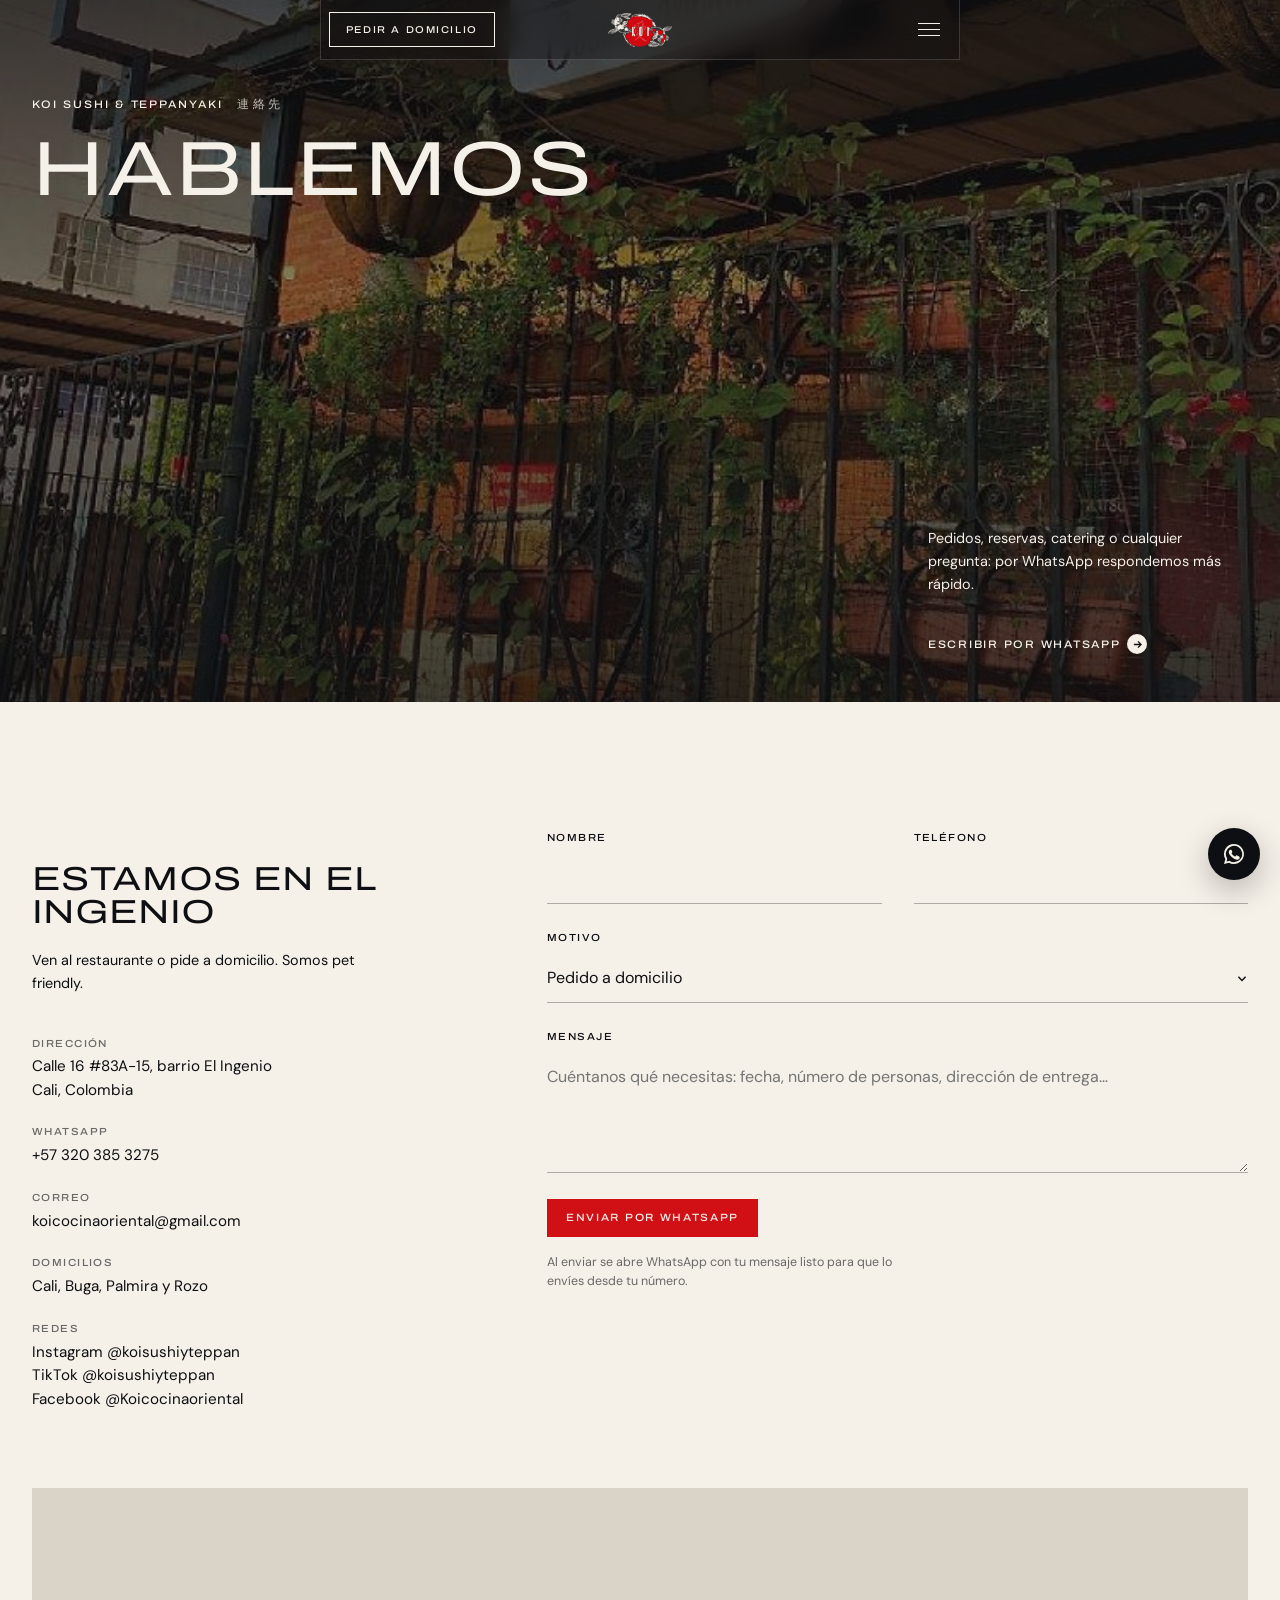
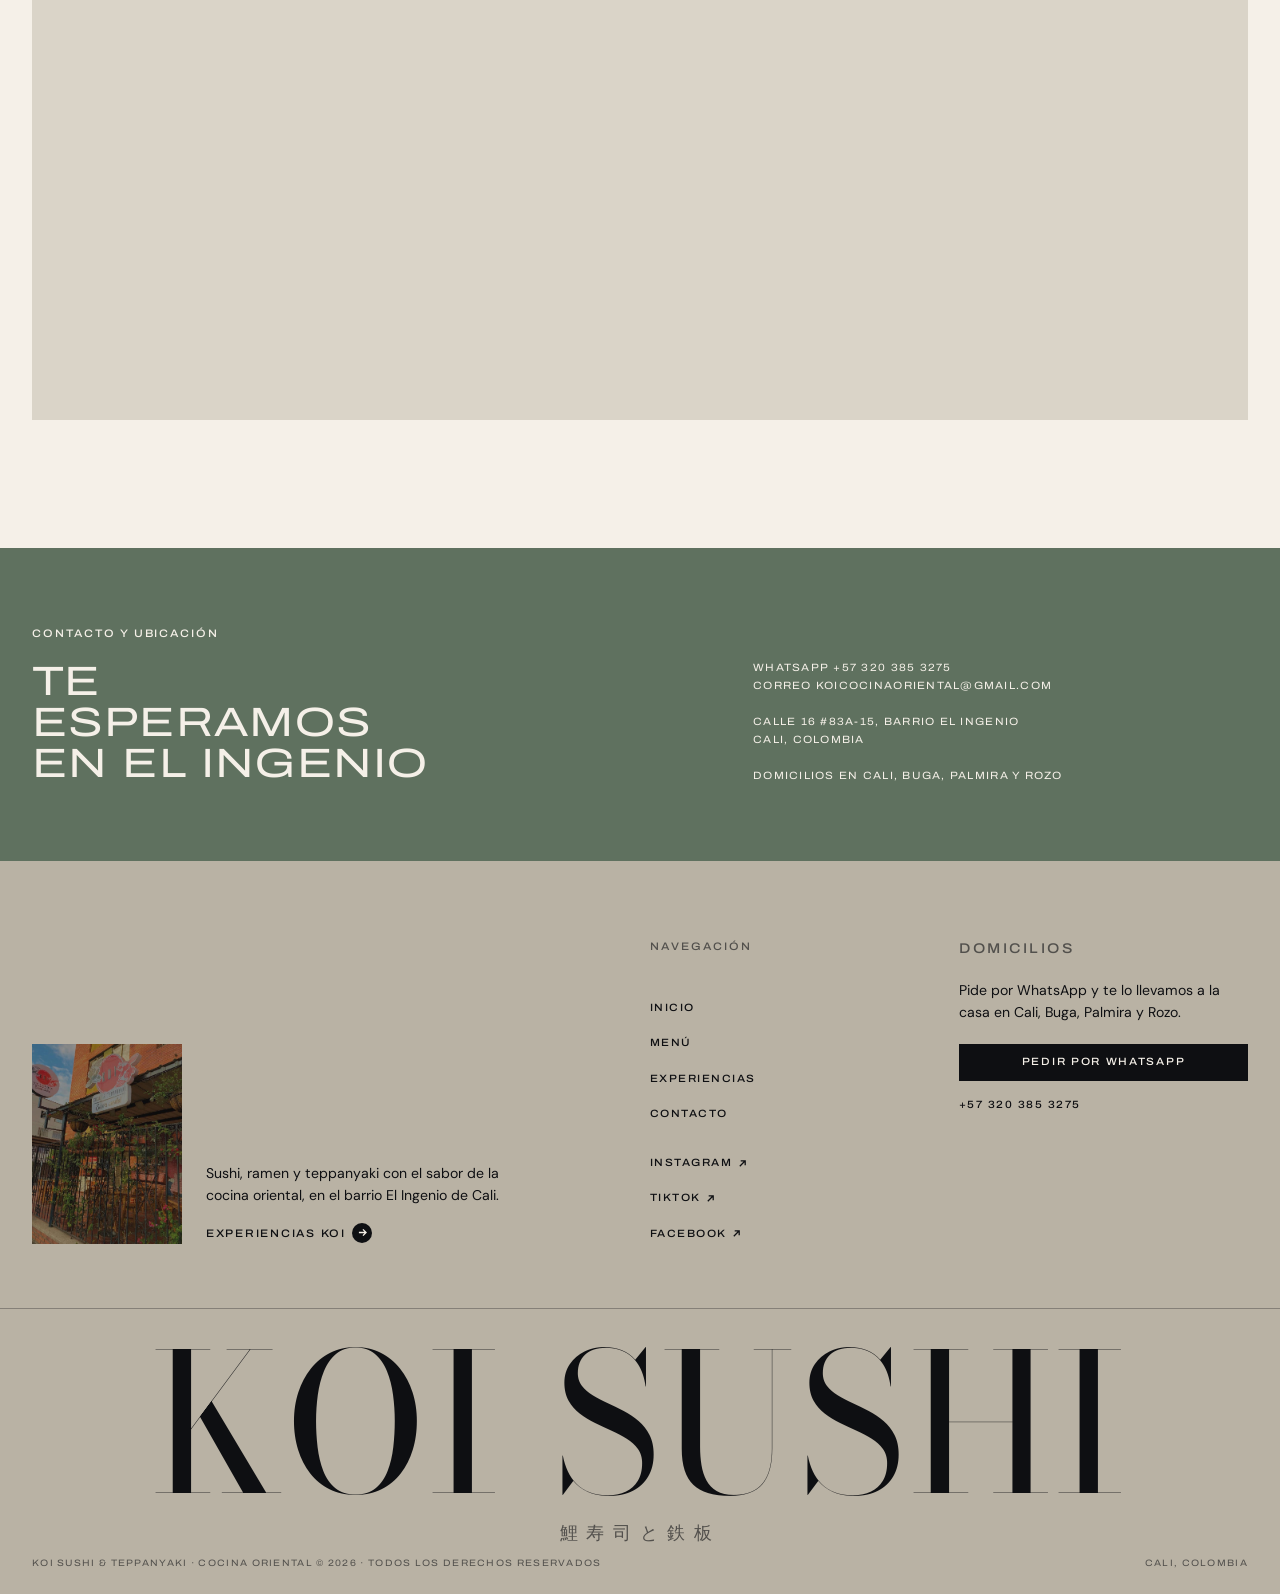
==== contacto.html @ 4702f780 "Sitio web inicial para Koi Sushi & Teppanyaki (Cali)" ====
<!DOCTYPE html>
<html lang="es">
<head>
  <meta charset="UTF-8">
  <meta name="viewport" content="width=device-width, initial-scale=1, viewport-fit=cover">
  <title>Contacto · Koi Sushi &amp; Teppanyaki, Cali</title>
  <meta name="description" content="Escríbenos por WhatsApp al +57 320 385 3275 o visítanos en la Calle 16 #83A-15, barrio El Ingenio, Cali. Domicilios en Cali, Buga, Palmira y Rozo.">
  <meta name="theme-color" content="#0E0F12">
  <link rel="icon" type="image/png" href="img/favicon.png">
  <link rel="apple-touch-icon" href="img/favicon.png">
  <link rel="preconnect" href="https://fonts.googleapis.com">
  <link rel="preconnect" href="https://fonts.gstatic.com" crossorigin>
  <link href="https://fonts.googleapis.com/css2?family=Archivo:wdth,wght@110,400;110,500;125,400;125,500&family=Bodoni+Moda:wght@400&family=DM+Sans:wght@300;400;500&display=swap" rel="stylesheet">
  <link rel="stylesheet" href="css/style.css">
  <meta property="og:title" content="Contacto · Koi Sushi &amp; Teppanyaki, Cali">
  <meta property="og:description" content="Escríbenos por WhatsApp al +57 320 385 3275 o visítanos en la Calle 16 #83A-15, barrio El Ingenio, Cali. Domicilios en Cali, Buga, Palmira y Rozo.">
  <meta property="og:image" content="img/fachada-m.jpg">
  <meta property="og:type" content="website">
</head>
<body class="page-contacto">
  <header class="header">
    <div class="header__bar">
      <a class="btn-outline header__cta" href="https://wa.me/573203853275?text=Hola,%20Koi.%20Quiero%20hacer%20un%20pedido%2C%20%C2%BFme%20comparten%20el%20men%C3%BA%3F" target="_blank" rel="noopener"><span class="full">Pedir a domicilio</span><span class="short">Pedir</span></a>
      <a class="header__logo" href="index.html" aria-label="Koi Sushi &amp; Teppanyaki, inicio">
        <img class="light" src="img/marca-blanca.png" alt="Koi" width="700" height="369">
        <img class="dark" src="img/marca-color.png" alt="" width="700" height="369">
      </a>
      <button class="header__burger" aria-label="Abrir menú" aria-expanded="false" aria-controls="nav"><span></span></button>
    </div>
  </header>
  <div class="nav__scrim"></div>
  <nav class="nav" id="nav" aria-label="Principal">
    <div class="nav__panel">
      <div class="nav__links">
        <a href="index.html">Inicio</a>
        <a href="menu.html">Menú</a>
        <a href="experiencias.html">Experiencias</a>
        <a href="contacto.html">Contacto</a>
      </div>
      <div class="nav__ext">
        <a class="arrow-link ext" href="https://www.instagram.com/koisushiyteppan/" target="_blank" rel="noopener">Instagram <span class="ic"><svg viewBox="0 0 10 10" fill="none" stroke-width="1.4"><path d="M2 8 8 2M3 2h5v5"/></svg></span></a>
        <a class="arrow-link ext" href="https://www.tiktok.com/@koisushiyteppan" target="_blank" rel="noopener">TikTok <span class="ic"><svg viewBox="0 0 10 10" fill="none" stroke-width="1.4"><path d="M2 8 8 2M3 2h5v5"/></svg></span></a>
        <a class="arrow-link ext" href="https://wa.me/573203853275?text=Hola,%20Koi.%20Quiero%20hacer%20un%20pedido%2C%20%C2%BFme%20comparten%20el%20men%C3%BA%3F" target="_blank" rel="noopener">WhatsApp <span class="ic"><svg viewBox="0 0 10 10" fill="none" stroke-width="1.4"><path d="M2 8 8 2M3 2h5v5"/></svg></span></a>
      </div>
      <div class="nav__media">
        <picture>
          <source media="(max-width: 767px)" srcset="img/barco-sushi-m.jpg">
          <img src="img/barco-sushi.jpg" alt="Barco de sushi de Koi">
        </picture>
        <div class="cap"><span class="label">Sushi · Ramen · Teppanyaki</span><img src="img/logo-blanco.png" alt=""><span class="label">El Ingenio · Cali</span></div>
      </div>
    </div>
  </nav>

  <main>
    <section class="hero hero--short">
      <div class="hero__media">
        <picture>
          <source media="(max-width: 767px)" srcset="img/fachada-m.jpg">
          <img src="img/fachada.jpg" alt="Fachada del restaurante Koi" fetchpriority="high">
        </picture>
      </div>
      <p class="label hero__label reveal">Koi Sushi &amp; Teppanyaki <span class="jp">連絡先</span></p>
      <h1 class="hero__title reveal reveal-d1">Hablemos</h1>
      <div class="hero__foot reveal reveal-d2">
        <div>
          <p class="lede">Pedidos, reservas, catering o cualquier pregunta: por WhatsApp respondemos más rápido.</p>
          <div class="hero__actions">
            <a class="arrow-link on-dark" href="https://wa.me/573203853275?text=Hola,%20Koi.%20Quiero%20hacer%20un%20pedido%2C%20%C2%BFme%20comparten%20el%20men%C3%BA%3F" target="_blank" rel="noopener">Escribir por WhatsApp <span class="ic"><svg viewBox="0 0 10 10" fill="none" stroke-width="1.4"><path d="M1 5h8M5.5 1.5 9 5l-3.5 3.5"/></svg></span></a>
          </div>
        </div>
      </div>
    </section>

    <section class="contact on-cream">
      <div class="grid">
        <div class="contact__aside">
          <p class="label reveal">Contacto</p>
          <h2 class="reveal reveal-d1">Estamos en El Ingenio</h2>
          <p class="lede reveal reveal-d2">Ven al restaurante o pide a domicilio. Somos pet friendly.</p>
          <dl class="reveal reveal-d2">
            <div><dt>Dirección</dt><dd><a href="https://www.google.com/maps/search/?api=1&query=Calle+16+%2383A-15%2C+Cali%2C+Colombia" target="_blank" rel="noopener">Calle 16 #83A-15, barrio El Ingenio<br>Cali, Colombia</a></dd></div>
            <div><dt>WhatsApp</dt><dd><a href="https://wa.me/573203853275?text=Hola,%20Koi.%20Quiero%20hacer%20un%20pedido%2C%20%C2%BFme%20comparten%20el%20men%C3%BA%3F" target="_blank" rel="noopener">+57 320 385 3275</a></dd></div>
            <div><dt>Correo</dt><dd><a href="mailto:koicocinaoriental@gmail.com">koicocinaoriental@gmail.com</a></dd></div>
            <div><dt>Domicilios</dt><dd>Cali, Buga, Palmira y Rozo</dd></div>
            <div><dt>Redes</dt><dd><a href="https://www.instagram.com/koisushiyteppan/" target="_blank" rel="noopener">Instagram @koisushiyteppan</a><br><a href="https://www.tiktok.com/@koisushiyteppan" target="_blank" rel="noopener">TikTok @koisushiyteppan</a><br><a href="https://www.facebook.com/Koicocinaoriental" target="_blank" rel="noopener">Facebook @Koicocinaoriental</a></dd></div>
          </dl>
        </div>
        <form class="contact__form reveal reveal-d1" id="contact-form">
          <div class="form-row">
            <div class="field"><label for="f-nombre">Nombre</label><input id="f-nombre" name="nombre" type="text" autocomplete="name" required></div>
            <div class="field"><label for="f-tel">Teléfono</label><input id="f-tel" name="telefono" type="tel" autocomplete="tel" inputmode="tel" required></div>
          </div>
          <div class="field">
            <label for="f-motivo">Motivo</label>
            <select id="f-motivo" name="motivo">
              <option>Pedido a domicilio</option>
              <option>Reserva de mesa</option>
              <option>Teppanyaki show / catering</option>
              <option>Clases de sushi</option>
              <option>Otro</option>
            </select>
          </div>
          <div class="field"><label for="f-msg">Mensaje</label><textarea id="f-msg" name="mensaje" required placeholder="Cuéntanos qué necesitas: fecha, número de personas, dirección de entrega…"></textarea></div>
          <button class="btn-solid btn-solid--koi" type="submit">Enviar por WhatsApp</button>
          <p class="form-hint">Al enviar se abre WhatsApp con tu mensaje listo para que lo envíes desde tu número.</p>
        </form>
      </div>
      <div class="map reveal"><iframe src="https://www.google.com/maps?q=Calle+16+%2383A-15%2C+Cali%2C+Colombia&output=embed" title="Mapa: Koi Sushi &amp; Teppanyaki, Calle 16 #83A-15, Cali" loading="lazy" referrerpolicy="no-referrer-when-downgrade" allowfullscreen></iframe></div>
    </section>
  </main>
  <section class="contact-band">
    <div class="grid">
      <div class="contact-band__title reveal">
        <p class="label">Contacto y ubicación</p>
        <h2>Te esperamos en El Ingenio</h2>
      </div>
      <div class="contact-band__info reveal reveal-d1">
        <p>WhatsApp <a href="https://wa.me/573203853275?text=Hola,%20Koi.%20Quiero%20hacer%20un%20pedido%2C%20%C2%BFme%20comparten%20el%20men%C3%BA%3F" target="_blank" rel="noopener">+57 320 385 3275</a><br>Correo <a href="mailto:koicocinaoriental@gmail.com">koicocinaoriental@gmail.com</a></p>
        <p><a href="https://www.google.com/maps/search/?api=1&query=Calle+16+%2383A-15%2C+Cali%2C+Colombia" target="_blank" rel="noopener">Calle 16 #83A-15, barrio El Ingenio<br>Cali, Colombia</a></p>
        <p>Domicilios en Cali, Buga, Palmira y Rozo</p>
      </div>
    </div>
  </section>

  <footer class="footer">
    <div class="footer__top">
      <div class="footer__brand reveal">
        <img src="img/fachada-m.jpg" alt="Fachada del restaurante Koi en el barrio El Ingenio" loading="lazy">
        <div>
          <p>Sushi, ramen y teppanyaki con el sabor de la cocina oriental, en el barrio El Ingenio de Cali.</p>
          <a class="arrow-link on-light" href="experiencias.html">Experiencias Koi <span class="ic"><svg viewBox="0 0 10 10" fill="none" stroke-width="1.4"><path d="M1 5h8M5.5 1.5 9 5l-3.5 3.5"/></svg></span></a>
        </div>
      </div>
      <div class="footer__nav reveal reveal-d1">
        <p class="label footer__col-title">Navegación</p>
        <ul>
          <li><a href="index.html">Inicio</a></li>
          <li><a href="menu.html">Menú</a></li>
          <li><a href="experiencias.html">Experiencias</a></li>
          <li><a href="contacto.html">Contacto</a></li>
        </ul>
        <ul>
          <li><a href="https://www.instagram.com/koisushiyteppan/" target="_blank" rel="noopener">Instagram <svg viewBox="0 0 10 10" fill="none" stroke="currentColor" stroke-width="1.4"><path d="M2 8 8 2M3 2h5v5"/></svg></a></li>
          <li><a href="https://www.tiktok.com/@koisushiyteppan" target="_blank" rel="noopener">TikTok <svg viewBox="0 0 10 10" fill="none" stroke="currentColor" stroke-width="1.4"><path d="M2 8 8 2M3 2h5v5"/></svg></a></li>
          <li><a href="https://www.facebook.com/Koicocinaoriental" target="_blank" rel="noopener">Facebook <svg viewBox="0 0 10 10" fill="none" stroke="currentColor" stroke-width="1.4"><path d="M2 8 8 2M3 2h5v5"/></svg></a></li>
        </ul>
      </div>
      <div class="footer__order reveal reveal-d2">
        <p class="label footer__col-title">Domicilios</p>
        <p>Pide por WhatsApp y te lo llevamos a la casa en Cali, Buga, Palmira y Rozo.</p>
        <a class="btn-solid" href="https://wa.me/573203853275?text=Hola,%20Koi.%20Quiero%20hacer%20un%20pedido%2C%20%C2%BFme%20comparten%20el%20men%C3%BA%3F" target="_blank" rel="noopener">Pedir por WhatsApp</a>
        <a class="tel" href="tel:+573203853275">+57 320 385 3275</a>
      </div>
    </div>
    <div class="footer__wordmark" aria-hidden="true">Koi Sushi<span class="jp">鯉寿司と鉄板</span></div>
    <div class="footer__legal">
      <span>Koi Sushi &amp; Teppanyaki · Cocina oriental © 2026 · Todos los derechos reservados</span>
      <span>Cali, Colombia</span>
    </div>
  </footer>
  <a class="wa-float" href="https://wa.me/573203853275?text=Hola,%20Koi.%20Quiero%20hacer%20un%20pedido%2C%20%C2%BFme%20comparten%20el%20men%C3%BA%3F" target="_blank" rel="noopener" aria-label="Escríbenos por WhatsApp"><svg viewBox="0 0 24 24" fill="currentColor"><path d="M12 2a10 10 0 0 0-8.6 15.1L2 22l5-1.3A10 10 0 1 0 12 2zm0 18.2a8.2 8.2 0 0 1-4.2-1.2l-.3-.2-3 .8.8-2.9-.2-.3A8.2 8.2 0 1 1 12 20.2zm4.5-6.1c-.2-.1-1.5-.7-1.7-.8s-.4-.1-.6.1-.6.8-.8 1-.3.2-.5.1a6.7 6.7 0 0 1-3.3-2.9c-.3-.4.2-.4.7-1.3.1-.2 0-.3 0-.4l-.8-1.8c-.2-.5-.4-.4-.6-.4h-.5a1 1 0 0 0-.7.3 3 3 0 0 0-.9 2.2 5.2 5.2 0 0 0 1.1 2.8 12 12 0 0 0 4.6 4c1.7.7 2.4.8 3.2.7a2.8 2.8 0 0 0 1.8-1.3 2.2 2.2 0 0 0 .2-1.3c-.1-.1-.3-.2-.5-.3z"/></svg></a>
  <script src="js/main.js"></script>
</body>
</html>
---- css/style.css ----
/* =========================================================
   Koi Sushi & Teppanyaki — sistema de diseño
   Estructura tomada del sitio de Perú Peñón (a su vez de
   ballenacabo.com); paleta adaptada a la identidad de Koi.
   ========================================================= */

:root {
  --cream: #F5F0E8;      /* fondo base, papel washi */
  --ink: #0E0F12;        /* negro sumi */
  --koi: #D11016;        /* rojo del logo */
  --koi-deep: #A30D12;
  --stone: #DAD4C8;
  --sand: #B9B2A4;
  --mist: #C7C9C1;
  --matcha: #5F715F;     /* banda de contacto */
  --white: #FFFFFF;
  --ink-60: rgba(14, 15, 18, .6);
  --ink-30: rgba(14, 15, 18, .3);
  --ink-12: rgba(14, 15, 18, .12);
  --cream-30: rgba(245, 240, 232, .3);

  --font-display: 'Archivo', -apple-system, BlinkMacSystemFont, 'Segoe UI', sans-serif;
  --font-body: 'DM Sans', -apple-system, BlinkMacSystemFont, 'Segoe UI', sans-serif;
  --font-serif: 'Bodoni Moda', 'Didot', Georgia, serif;
  --font-jp: 'Hiragino Sans', 'Hiragino Kaku Gothic ProN', 'Noto Sans JP', 'Noto Sans CJK JP', 'Yu Gothic', sans-serif;

  --gutter: clamp(16px, 2.5vw, 40px);
  --section: clamp(64px, 10vw, 160px);
  --header-h: 60px;
  --ease: cubic-bezier(.16, 1, .3, 1);
  --t: .5s var(--ease);
}

*, *::before, *::after { box-sizing: border-box; }
html { scroll-behavior: smooth; -webkit-text-size-adjust: 100%; }
body {
  margin: 0;
  background: var(--cream);
  color: var(--ink);
  font-family: var(--font-body);
  font-size: 15px;
  line-height: 1.55;
  -webkit-font-smoothing: antialiased;
  overflow-x: hidden;
}
body.is-locked { overflow: hidden; }
img { display: block; max-width: 100%; height: auto; }
a { color: inherit; text-decoration: none; }
button { font: inherit; color: inherit; background: none; border: 0; cursor: pointer; }
h1, h2, h3, h4 { margin: 0; font-weight: 400; }
p { margin: 0; }
ul { margin: 0; padding: 0; list-style: none; }

/* ---------- tipografía ---------- */
.display, h1, h2, .h2 {
  font-family: var(--font-display);
  font-variation-settings: 'wdth' 125;
  font-stretch: 125%;
  text-transform: uppercase;
  letter-spacing: .01em;
  line-height: 1;
}
h1 { font-size: clamp(2.1rem, 6vw, 5.6rem); }
h2, .h2 { font-size: clamp(1.9rem, 4.2vw, 3.8rem); }
.h3 {
  font-family: var(--font-display);
  font-variation-settings: 'wdth' 125;
  font-stretch: 125%;
  text-transform: uppercase;
  letter-spacing: .06em;
  font-size: clamp(1rem, 1.4vw, 1.25rem);
  line-height: 1.2;
}
.label {
  font-family: var(--font-display);
  font-variation-settings: 'wdth' 110;
  font-stretch: 110%;
  text-transform: uppercase;
  letter-spacing: .18em;
  font-size: .68rem;
  font-weight: 500;
}
.jp { font-family: var(--font-jp); font-weight: 400; letter-spacing: .3em; font-size: .72rem; opacity: .75; text-transform: none; }
.label .jp { margin-left: .8em; }
.lede { font-size: clamp(.95rem, 1.15vw, 1.1rem); line-height: 1.6; max-width: 34ch; }

/* enlace con flecha en círculo */
.arrow-link {
  display: inline-flex;
  align-items: center;
  gap: .6em;
  font-family: var(--font-display);
  font-variation-settings: 'wdth' 110;
  font-stretch: 110%;
  text-transform: uppercase;
  letter-spacing: .16em;
  font-size: .68rem;
  font-weight: 500;
  white-space: nowrap;
}
.arrow-link .ic {
  width: 20px; height: 20px; border-radius: 50%;
  display: grid; place-items: center;
  background: currentColor;
  transition: transform var(--t);
}
.arrow-link .ic svg { width: 9px; height: 9px; }
.arrow-link.on-dark .ic svg { stroke: var(--ink); }
.arrow-link.on-light .ic svg { stroke: var(--cream); }
.arrow-link:hover .ic { transform: translateX(4px); }
.arrow-link.ext .ic { background: none; border: 1px solid currentColor; }
.arrow-link.ext .ic svg { stroke: currentColor; }

/* botones */
.btn-outline {
  display: inline-flex; align-items: center; justify-content: center;
  padding: .85em 1.6em;
  border: 1px solid currentColor;
  font-family: var(--font-display);
  font-variation-settings: 'wdth' 110;
  font-stretch: 110%;
  text-transform: uppercase;
  letter-spacing: .16em;
  font-size: .62rem;
  font-weight: 500;
  transition: background var(--t), color var(--t);
}
.btn-outline:hover { background: var(--cream); color: var(--ink); }
.btn-solid {
  display: inline-flex; align-items: center; justify-content: center; gap: .6em;
  padding: 1em 1.8em;
  background: var(--ink); color: var(--cream);
  font-family: var(--font-display);
  font-variation-settings: 'wdth' 110;
  font-stretch: 110%;
  text-transform: uppercase; letter-spacing: .16em; font-size: .66rem; font-weight: 500;
  transition: background var(--t);
}
.btn-solid:hover { background: var(--koi); }
.btn-solid--koi { background: var(--koi); }
.btn-solid--koi:hover { background: var(--koi-deep); }

/* ---------- utilidades ---------- */
.grid { display: grid; grid-template-columns: repeat(12, 1fr); column-gap: 20px; }
.on-cream { background: var(--cream); color: var(--ink); }
.on-sand { background: var(--sand); color: var(--ink); }
.on-mist { background: var(--mist); color: var(--ink); }
.on-stone { background: var(--stone); color: var(--ink); }
.on-ink { background: var(--ink); color: var(--cream); }
.visually-hidden { position: absolute; width: 1px; height: 1px; overflow: hidden; clip: rect(0 0 0 0); white-space: nowrap; }

/* revelado al hacer scroll */
.reveal { opacity: 0; transform: translateY(28px); transition: opacity .9s var(--ease), transform .9s var(--ease); }
.reveal.is-in { opacity: 1; transform: none; }
.reveal-d1 { transition-delay: .12s; }
.reveal-d2 { transition-delay: .24s; }
.reveal-d3 { transition-delay: .36s; }

/* =========================================================
   Preloader
   ========================================================= */
.preloader {
  position: fixed; inset: 0; z-index: 200;
  background: var(--ink); color: var(--stone);
  display: flex; align-items: center; padding-inline: clamp(24px, 18vw, 300px);
  transition: transform 1s var(--ease);
}
.preloader p {
  font-family: var(--font-display);
  font-variation-settings: 'wdth' 125; font-stretch: 125%;
  text-transform: uppercase; letter-spacing: .04em;
  font-size: clamp(1.5rem, 3.6vw, 3.2rem); line-height: 1.05;
  opacity: 0; transform: translateY(12px);
  animation: pre-in 1.1s var(--ease) .15s forwards;
}
.preloader p em { font-style: normal; color: var(--koi); }
@keyframes pre-in { to { opacity: 1; transform: none; } }
.preloader.is-done { transform: translateY(-100%); }
.no-preloader .preloader { display: none; }

/* =========================================================
   Header flotante
   ========================================================= */
.header {
  position: fixed; top: 0; left: 0; right: 0; z-index: 100;
  display: flex; justify-content: center;
  pointer-events: none;
}
.header__bar {
  pointer-events: auto;
  width: min(100% - 2 * var(--gutter), 640px);
  height: var(--header-h);
  display: grid; grid-template-columns: 1fr auto 1fr; align-items: center;
  padding-inline: 8px;
  color: var(--cream);
  background: rgba(14, 15, 18, .32);
  border: 1px solid rgba(245, 240, 232, .16);
  border-top: 0;
  backdrop-filter: blur(14px);
  -webkit-backdrop-filter: blur(14px);
  transition: background var(--t), color var(--t), border-color var(--t);
}
.header__cta { justify-self: start; }
.header__cta .short { display: none; }
.header__logo { justify-self: center; display: block; }
.header__logo img { height: 34px; width: auto; }
.header__logo .dark { display: none; }
.header__burger {
  justify-self: end;
  width: 44px; height: 44px; display: grid; place-items: center;
}
.header__burger span {
  display: block; width: 22px; height: 1.5px; background: currentColor; position: relative;
  transition: background .2s;
}
.header__burger span::before, .header__burger span::after {
  content: ''; position: absolute; left: 0; width: 100%; height: 1.5px; background: currentColor;
  transition: transform var(--t), top var(--t);
}
.header__burger span::before { top: -6px; }
.header__burger span::after { top: 6px; }

/* estado con menú abierto: barra crema, texto oscuro */
.is-menu-open .header__bar {
  background: var(--cream); color: var(--ink); border-color: transparent;
}
.is-menu-open .header__logo .light { display: none; }
.is-menu-open .header__logo .dark { display: block; }
.is-menu-open .header__burger span { background: transparent; }
.is-menu-open .header__burger span::before { top: 0; transform: rotate(45deg); }
.is-menu-open .header__burger span::after { top: 0; transform: rotate(-45deg); }
.is-menu-open .btn-outline:hover { background: var(--ink); color: var(--cream); }

/* panel del menú que cae desde la barra */
.nav {
  position: fixed; top: 0; left: 0; right: 0; z-index: 99;
  display: flex; justify-content: center;
  pointer-events: none;
}
.nav__panel {
  width: min(100% - 2 * var(--gutter), 640px);
  margin-top: var(--header-h);
  background: var(--cream); color: var(--ink);
  max-height: calc(100vh - var(--header-h) - 20px);
  max-height: calc(100dvh - var(--header-h) - 20px);
  overflow: auto;
  display: flex; flex-direction: column; align-items: center;
  padding: 24px 24px 0;
  clip-path: inset(0 0 100% 0);
  transition: clip-path .7s var(--ease);
}
.is-menu-open .nav { pointer-events: auto; }
.is-menu-open .nav__panel { clip-path: inset(0 0 0 0); }
.nav__links { display: flex; flex-direction: column; align-items: center; gap: 18px; padding-block: 8px 28px; }
.nav__links a {
  font-family: var(--font-display);
  font-variation-settings: 'wdth' 110; font-stretch: 110%;
  text-transform: uppercase; letter-spacing: .16em; font-size: .72rem; font-weight: 500;
  padding: 4px 8px;
  opacity: 0; transform: translateY(8px);
  transition: opacity .5s var(--ease), transform .5s var(--ease), color .2s;
}
.nav__links a:hover, .nav__links a[aria-current="page"] { color: var(--koi); }
.is-menu-open .nav__links a { opacity: 1; transform: none; }
.is-menu-open .nav__links a:nth-child(1) { transition-delay: .15s; }
.is-menu-open .nav__links a:nth-child(2) { transition-delay: .2s; }
.is-menu-open .nav__links a:nth-child(3) { transition-delay: .25s; }
.is-menu-open .nav__links a:nth-child(4) { transition-delay: .3s; }
.nav__ext { display: flex; flex-wrap: wrap; justify-content: center; gap: 14px 24px; padding-bottom: 28px; }
.nav__media { position: relative; width: 100%; aspect-ratio: 16 / 9; overflow: hidden; }
.nav__media img { width: 100%; height: 100%; object-fit: cover; }
.nav__media .cap {
  position: absolute; inset: 0; display: flex; align-items: center; justify-content: space-between;
  padding: 0 32px; color: var(--cream);
}
.nav__media .cap img { width: 96px; height: auto; }
.nav__scrim {
  position: fixed; inset: 0; z-index: 98; background: rgba(14, 15, 18, .35);
  opacity: 0; pointer-events: none; transition: opacity var(--t);
}
.is-menu-open .nav__scrim { opacity: 1; pointer-events: auto; }

/* =========================================================
   Hero
   ========================================================= */
.hero {
  position: relative; min-height: 100svh; color: var(--cream);
  display: grid; grid-template-rows: auto 1fr auto;
  padding: calc(var(--header-h) + 36px) var(--gutter) 48px;
  isolation: isolate;
}
.hero__media { position: absolute; inset: 0; z-index: -1; overflow: hidden; background: var(--ink); }
.hero__media img { width: 100%; height: 100%; object-fit: cover; transform: scale(1.06); animation: hero-zoom 8s var(--ease) forwards; }
@keyframes hero-zoom { to { transform: none; } }
.hero__media::after {
  content: ''; position: absolute; inset: 0;
  background: linear-gradient(180deg, rgba(14,15,18,.6) 0%, rgba(14,15,18,.15) 40%, rgba(14,15,18,.65) 100%);
}
.hero__label { margin-bottom: 18px; }
.hero__title { max-width: 14ch; }
.hero__foot { display: flex; justify-content: flex-end; }
.hero__foot .lede { font-size: .9rem; max-width: 32ch; }
.hero__foot .arrow-link { margin-top: 16px; }
.hero--short { min-height: 78svh; }
.hero--short .hero__title { max-width: 12ch; }
.hero__actions { display: flex; gap: 12px 22px; flex-wrap: wrap; margin-top: 22px; }

/* =========================================================
   Bloque partido (foto + panel de color)
   ========================================================= */
.split { display: grid; grid-template-columns: 1fr 1fr; min-height: 92vh; }
.split__media { position: relative; overflow: hidden; }
.split__media img { position: absolute; inset: 0; width: 100%; height: 100%; object-fit: cover; }
.split__panel {
  background: var(--koi); color: var(--cream);
  display: flex; flex-direction: column; justify-content: space-between;
  padding: clamp(28px, 4vw, 56px) var(--gutter);
}
.split__panel h2 { max-width: 12ch; font-size: clamp(1.8rem, 3.6vw, 3.4rem); }
.split__panel .label { margin-bottom: 18px; }
.split__foot { max-width: 40ch; margin-top: 40px; }
.split__foot .lede { font-size: .9rem; }
.split__foot .arrow-link { margin-top: 16px; }
.split--reverse .split__media { order: 2; }
.split--ink .split__panel { background: var(--ink); }

/* =========================================================
   Imagen completa
   ========================================================= */
.full-image { height: 92vh; overflow: hidden; background: var(--ink); }
.full-image img { width: 100%; height: 100%; object-fit: cover; }

/* =========================================================
   Intro de contenido
   ========================================================= */
.intro { padding: var(--section) var(--gutter); }
.intro .grid { align-items: start; }
.intro__label { grid-column: 1 / span 3; padding-top: .35em; }
.intro__body { grid-column: 5 / span 8; }
.intro__body h2 { max-width: 18ch; }
.intro__body .lede { margin-top: 36px; }
.intro__body .arrow-link { margin-top: 28px; }

/* =========================================================
   Tarjetas (platos destacados)
   ========================================================= */
.cards { padding: 0 var(--gutter) var(--section); }
.cards__head { display: flex; justify-content: space-between; align-items: flex-end; margin-bottom: 28px; gap: 20px; }
.cards__track {
  display: grid; grid-auto-flow: column; grid-auto-columns: calc((100% - 40px) / 3); gap: 20px;
  overflow-x: auto; scroll-snap-type: x mandatory; scrollbar-width: none;
  -webkit-overflow-scrolling: touch;
}
.cards__track::-webkit-scrollbar { display: none; }
.card {
  position: relative; aspect-ratio: 4 / 5; scroll-snap-align: start; overflow: hidden;
  color: var(--cream); display: flex; flex-direction: column; justify-content: space-between; align-items: center;
  text-align: center; padding: 26px 22px;
  isolation: isolate;
}
.card img { position: absolute; inset: 0; z-index: -2; width: 100%; height: 100%; object-fit: cover; transition: transform 1.2s var(--ease); }
.card:hover img { transform: scale(1.05); }
.card::after { content: ''; position: absolute; inset: 0; z-index: -1; background: linear-gradient(180deg, rgba(14,15,18,.5), rgba(14,15,18,.15) 45%, rgba(14,15,18,.7)); }
.card__head { display: grid; justify-items: center; gap: 10px; }
.card__title { font-size: clamp(.95rem, 1.2vw, 1.15rem); letter-spacing: .12em; }
.card__price { display: inline-block; padding: .5em .9em; border: 1px solid rgba(245,240,232,.5); border-radius: 999px; font-family: var(--font-display); font-variation-settings: 'wdth' 110; font-stretch: 110%; font-size: .66rem; letter-spacing: .08em; font-weight: 500; }
.card__badge { display: inline-flex; align-items: center; gap: .5em; font-family: var(--font-display); font-variation-settings: 'wdth' 110; font-stretch: 110%; text-transform: uppercase; letter-spacing: .14em; font-size: .58rem; font-weight: 500; color: #F3C46B; }
.card__badge svg { width: 10px; height: 10px; }
.card__text { font-size: .86rem; max-width: 28ch; line-height: 1.5; }
.card__text + .arrow-link { margin-top: 14px; }
.cards__nav { display: flex; justify-content: center; align-items: center; gap: 14px; margin-top: 30px; }
.cards__nav button { width: 30px; height: 30px; display: grid; place-items: center; border: 1px solid var(--ink-30); border-radius: 50%; transition: background var(--t), color var(--t); }
.cards__nav button:hover { background: var(--ink); color: var(--cream); }
.cards__nav button svg { width: 12px; height: 12px; }
.cards__bar { width: 80px; height: 1px; background: var(--ink-30); position: relative; overflow: hidden; }
.cards__bar i { position: absolute; left: 0; top: 0; height: 100%; width: 33.33%; background: var(--ink); transition: transform var(--t); }

/* =========================================================
   Experiencias (teppanyaki show, sushi en casa, clases)
   ========================================================= */
.exp { padding: var(--section) var(--gutter); }
.exp__head { margin-bottom: clamp(36px, 5vw, 72px); display: flex; justify-content: space-between; align-items: flex-end; gap: 20px; flex-wrap: wrap; }
.exp__head h2 { max-width: 16ch; margin-top: 18px; }
.exp__grid { display: grid; grid-template-columns: repeat(3, 1fr); gap: 20px; }
.exp-item img { width: 100%; aspect-ratio: 3 / 2; object-fit: cover; }
.exp-item__body { border-top: 1px solid var(--ink-30); padding-top: 18px; margin-top: 18px; }
.exp-item__title { font-family: var(--font-serif); font-size: 1.6rem; line-height: 1.15; }
.exp-item__sub { display: block; margin-top: 6px; margin-bottom: 14px; color: var(--ink-60); }
.exp-item__text { font-size: .9rem; color: var(--ink-60); max-width: 36ch; }
.exp-item .arrow-link { margin-top: 18px; }

/* =========================================================
   About (imagen + texto)
   ========================================================= */
.about { padding: var(--section) var(--gutter); }
.about .grid { align-items: start; }
.about__label { grid-column: 1 / span 2; padding-top: .35em; }
.about__media { grid-column: 3 / span 4; }
.about__media img { width: 100%; aspect-ratio: 4 / 5; object-fit: cover; }
.about__body { grid-column: 8 / span 5; display: flex; flex-direction: column; min-height: 100%; }
.about__body h2 { font-size: clamp(1.8rem, 3.4vw, 3.2rem); max-width: 12ch; }
.about__body .lede { margin-top: auto; padding-top: 48px; }
.about__body .arrow-link { margin-top: 28px; }
.pill-list { display: flex; flex-wrap: wrap; gap: 8px; margin-top: 22px; }
.pill-list li { padding: .55em 1em; border: 1px solid var(--ink-30); border-radius: 999px; font-family: var(--font-display); font-variation-settings: 'wdth' 110; font-stretch: 110%; text-transform: uppercase; letter-spacing: .12em; font-size: .62rem; font-weight: 500; }

/* =========================================================
   Menú (página)
   ========================================================= */
.menu-nav {
  position: sticky; top: var(--header-h); z-index: 90;
  background: rgba(245, 240, 232, .92);
  backdrop-filter: blur(10px); -webkit-backdrop-filter: blur(10px);
  border-bottom: 1px solid var(--ink-12);
}
.menu-nav__track {
  display: flex; gap: 6px; overflow-x: auto; scrollbar-width: none; padding: 10px var(--gutter);
  -webkit-overflow-scrolling: touch; scroll-snap-type: x proximity;
}
.menu-nav__track::-webkit-scrollbar { display: none; }
.menu-nav a {
  flex: 0 0 auto; padding: .7em 1em; border: 1px solid var(--ink-30); border-radius: 999px;
  font-family: var(--font-display); font-variation-settings: 'wdth' 110; font-stretch: 110%;
  text-transform: uppercase; letter-spacing: .12em; font-size: .6rem; font-weight: 500; white-space: nowrap;
  scroll-snap-align: start; transition: background .2s, color .2s, border-color .2s;
}
.menu-nav a:hover { border-color: var(--ink); }
.menu-nav a.is-active { background: var(--ink); color: var(--cream); border-color: var(--ink); }

.menu-page { padding: clamp(48px, 7vw, 110px) var(--gutter) var(--section); }
.menu-page__intro { display: grid; grid-template-columns: repeat(12, 1fr); gap: 20px; margin-bottom: clamp(40px, 6vw, 80px); }
.menu-page__intro h2 { grid-column: 1 / span 7; font-size: clamp(1.4rem, 2.4vw, 2.2rem); line-height: 1.15; }
.menu-page__intro .lede { grid-column: 9 / span 4; align-self: end; font-size: .9rem; }
.menu-cat { scroll-margin-top: calc(var(--header-h) + 64px); padding-top: clamp(28px, 4vw, 48px); }
.menu-cat + .menu-cat { margin-top: clamp(32px, 5vw, 64px); }
.menu-cat__head { display: grid; grid-template-columns: 1fr auto; align-items: end; gap: 12px 24px; border-bottom: 1px solid var(--ink); padding-bottom: 14px; margin-bottom: 8px; }
.menu-cat__title { font-size: clamp(1.5rem, 3vw, 2.6rem); }
.menu-cat__title .jp { display: block; margin: 8px 0 0; font-size: .7rem; letter-spacing: .4em; }
.menu-cat__note { font-size: .84rem; color: var(--ink-60); max-width: 44ch; }
.menu-cat__cols { display: grid; grid-template-columns: 1fr 1fr; column-gap: clamp(32px, 6vw, 96px); }
.menu-sub { margin-top: 24px; }
.menu-sub__title { display: flex; align-items: baseline; gap: 12px; font-weight: 600; letter-spacing: .14em; color: var(--koi); padding: 14px 0 8px; }
.menu-sub__note { font-size: .8rem; color: var(--ink-60); font-family: var(--font-body); text-transform: none; letter-spacing: 0; font-weight: 400; }
.menu-item { display: grid; grid-template-columns: 1fr auto; align-items: baseline; gap: 4px 16px; padding: 11px 0; border-bottom: 1px solid var(--ink-12); }
.menu-item:last-child { border-bottom: 0; }
.menu-item__name { font-family: var(--font-display); font-variation-settings: 'wdth' 110; font-stretch: 110%; text-transform: uppercase; letter-spacing: .1em; font-size: .74rem; font-weight: 500; }
.menu-item__name .star { color: var(--koi); margin-left: .3em; }
.menu-item__price { font-family: var(--font-display); font-variation-settings: 'wdth' 110; font-stretch: 110%; font-size: .74rem; letter-spacing: .06em; white-space: nowrap; text-align: right; }
.menu-item__price small { font-size: .58rem; color: var(--ink-60); letter-spacing: .1em; margin-right: .3em; }
.menu-item__price .was { color: var(--ink-60); text-decoration: line-through; margin-right: .6em; }
.menu-item__desc { grid-column: 1 / -1; font-size: .86rem; color: var(--ink-60); max-width: 52ch; line-height: 1.5; }
.menu-item__opts { grid-column: 1 / -1; display: grid; grid-template-columns: 1fr auto; gap: 2px 16px; margin-top: 6px; font-size: .8rem; }
.menu-item__opts span:nth-child(odd) { color: var(--ink-60); }
.menu-item__opts span:nth-child(even) { font-family: var(--font-display); font-variation-settings: 'wdth' 110; font-stretch: 110%; font-size: .7rem; letter-spacing: .06em; text-align: right; }
.menu-cols-head { display: grid; grid-template-columns: 1fr auto; padding: 14px 0 4px; }
.menu-cols-head span { font-family: var(--font-display); font-variation-settings: 'wdth' 110; font-stretch: 110%; text-transform: uppercase; letter-spacing: .14em; font-size: .56rem; color: var(--ink-60); }
.menu-cols-head span:last-child { text-align: right; }
.menu-steps { display: grid; grid-template-columns: repeat(3, 1fr); gap: 16px; margin: 20px 0 8px; }
.menu-step { background: var(--stone); padding: 18px 18px 20px; }
.menu-step__name { font-family: var(--font-display); font-variation-settings: 'wdth' 110; font-stretch: 110%; text-transform: uppercase; letter-spacing: .12em; font-size: .72rem; font-weight: 500; margin-bottom: 8px; }
.menu-step__text { font-size: .84rem; color: var(--ink-60); line-height: 1.5; }
.menu-note { margin-top: clamp(48px, 6vw, 80px); text-align: center; font-size: .74rem; color: var(--ink-60); letter-spacing: .04em; border-top: 1px solid var(--ink-12); padding-top: 24px; max-width: 60ch; margin-inline: auto; line-height: 1.7; }
.menu-band { display: grid; grid-template-columns: 1fr 1fr; align-items: center; gap: 24px; margin: clamp(40px, 6vw, 80px) 0 0; padding: clamp(24px, 4vw, 40px); background: var(--ink); color: var(--cream); }
.menu-band h3 { font-size: clamp(1.3rem, 2.4vw, 2rem); max-width: 16ch; }
.menu-band p { font-size: .9rem; color: rgba(245,240,232,.75); margin-top: 12px; max-width: 40ch; }
.menu-band__actions { display: flex; gap: 12px; flex-wrap: wrap; justify-content: flex-end; }
.menu-band .btn-outline { padding: 1em 1.6em; }

/* =========================================================
   Horarios / info
   ========================================================= */
.hours-block { padding: var(--section) var(--gutter); }
.hours-block .grid { align-items: start; }
.hours-block__label { grid-column: 1 / span 3; padding-top: .35em; }
.hours-block__body { grid-column: 5 / span 7; }
.hours-list { margin-top: 32px; }
.hours-list li { display: grid; grid-template-columns: 1fr 1fr; padding: 14px 0; border-top: 1px solid var(--ink-30); font-size: .9rem; }
.hours-list li:last-child { border-bottom: 1px solid var(--ink-30); }
.hours-list li span:first-child { font-family: var(--font-display); font-variation-settings: 'wdth' 110; font-stretch: 110%; text-transform: uppercase; letter-spacing: .12em; font-size: .68rem; font-weight: 500; padding-top: .2em; }
.hours-block__body .btn-solid { margin-top: 32px; }

/* =========================================================
   Experiencias (página): bloques alternos
   ========================================================= */
.feature { padding: var(--section) var(--gutter); }
.feature .grid { align-items: center; }
.feature__media { grid-column: 1 / span 6; }
.feature__media img { width: 100%; aspect-ratio: 4 / 3; object-fit: cover; }
.feature__body { grid-column: 8 / span 5; }
.feature--reverse .feature__media { grid-column: 7 / span 6; order: 2; }
.feature--reverse .feature__body { grid-column: 1 / span 5; }
.feature__body h2 { font-size: clamp(1.7rem, 3.2vw, 3rem); max-width: 14ch; margin-top: 16px; }
.feature__body .lede { margin-top: 24px; font-size: .95rem; }
.feature__body .btn-solid { margin-top: 28px; }
.feature__list { margin-top: 24px; display: grid; gap: 10px; }
.feature__list li { display: flex; gap: 12px; font-size: .9rem; }
.feature__list li::before { content: ''; flex: 0 0 6px; height: 6px; margin-top: .55em; border-radius: 50%; background: var(--koi); }

/* =========================================================
   Contacto (formulario)
   ========================================================= */
.contact { padding: var(--section) var(--gutter); }
.contact .grid { align-items: start; }
.contact__aside { grid-column: 1 / span 4; }
.contact__aside h2 { font-size: clamp(1.5rem, 2.6vw, 2.4rem); margin-top: 16px; }
.contact__aside .lede { margin-top: 20px; font-size: .9rem; }
.contact__aside dl { margin: 40px 0 0; display: grid; gap: 22px; }
.contact__aside dt { font-family: var(--font-display); font-variation-settings: 'wdth' 110; font-stretch: 110%; text-transform: uppercase; letter-spacing: .14em; font-size: .64rem; font-weight: 500; color: var(--ink-60); margin-bottom: 4px; }
.contact__aside dd { margin: 0; font-size: .95rem; }
.contact__aside dd a:hover { text-decoration: underline; text-underline-offset: 3px; }
.contact__form { grid-column: 6 / span 7; }
.field { display: grid; gap: 8px; margin-bottom: 26px; }
.field label { font-family: var(--font-display); font-variation-settings: 'wdth' 110; font-stretch: 110%; text-transform: uppercase; letter-spacing: .14em; font-size: .64rem; font-weight: 500; }
.field input, .field textarea, .field select {
  width: 100%; font: inherit; color: var(--ink);
  background: transparent; border: 0; border-bottom: 1px solid var(--ink-30);
  padding: 12px 0; border-radius: 0; outline: none; transition: border-color .2s;
  font-size: 16px; /* evita el zoom automático en iOS */
}
.field select { appearance: none; -webkit-appearance: none; background: transparent url("data:image/svg+xml,%3Csvg xmlns='http://www.w3.org/2000/svg' viewBox='0 0 10 10'%3E%3Cpath d='M2 4l3 3 3-3' fill='none' stroke='%230E0F12' stroke-width='1.2'/%3E%3C/svg%3E") no-repeat right center / 12px; }
.field input:focus, .field textarea:focus, .field select:focus { border-color: var(--ink); }
.field textarea { min-height: 120px; resize: vertical; }
.form-row { display: grid; grid-template-columns: 1fr 1fr; gap: 0 32px; }
.form-hint { font-size: .78rem; color: var(--ink-60); margin-top: 16px; max-width: 48ch; }
.map { margin-top: clamp(40px, 6vw, 80px); aspect-ratio: 16 / 7; background: var(--stone); }
.map iframe { width: 100%; height: 100%; border: 0; display: block; }

/* =========================================================
   Banda de contacto + footer
   ========================================================= */
.contact-band { background: var(--matcha); color: var(--cream); padding: clamp(40px, 6vw, 88px) var(--gutter); }
.contact-band .grid { align-items: end; }
.contact-band__title { grid-column: 1 / span 6; }
.contact-band__title h2 { margin-top: 20px; font-size: clamp(1.6rem, 3.2vw, 3rem); max-width: 14ch; }
.contact-band__info { grid-column: 8 / span 5; display: grid; gap: 18px; }
.contact-band__info p { font-family: var(--font-display); font-variation-settings: 'wdth' 110; font-stretch: 110%; text-transform: uppercase; letter-spacing: .12em; font-size: .66rem; line-height: 1.7; }
.contact-band__info a:hover { text-decoration: underline; text-underline-offset: 3px; }

.footer { background: var(--sand); color: var(--ink); padding: clamp(40px, 6vw, 80px) var(--gutter) 24px; overflow: hidden; }
.footer__top { display: grid; grid-template-columns: repeat(12, 1fr); column-gap: 20px; row-gap: 40px; padding-bottom: clamp(40px, 5vw, 72px); }
.footer__brand { grid-column: 1 / span 6; display: grid; grid-template-columns: 150px 1fr; gap: 24px; align-items: end; }
.footer__brand img { width: 150px; aspect-ratio: 3 / 4; object-fit: cover; }
.footer__brand p { font-size: .88rem; max-width: 30ch; }
.footer__brand .arrow-link { margin-top: 16px; }
.footer__nav { grid-column: 7 / span 3; }
.footer__col-title { margin-bottom: 40px; color: var(--ink-60); }
.footer__nav ul { display: grid; gap: 12px; }
.footer__nav ul + ul { margin-top: 26px; }
.footer__nav a { font-family: var(--font-display); font-variation-settings: 'wdth' 110; font-stretch: 110%; text-transform: uppercase; letter-spacing: .14em; font-size: .66rem; font-weight: 500; display: inline-flex; align-items: center; gap: .5em; }
.footer__nav a:hover { color: var(--koi); }
.footer__nav a svg { width: 9px; height: 9px; }
.footer__order { grid-column: 10 / span 3; }
.footer__order p { font-size: .88rem; margin-bottom: 20px; }
.footer__order .btn-solid { width: 100%; }
.footer__order .tel { display: block; margin-top: 16px; font-family: var(--font-display); font-variation-settings: 'wdth' 110; font-stretch: 110%; text-transform: uppercase; letter-spacing: .14em; font-size: .66rem; font-weight: 500; }
.footer__wordmark {
  border-top: 1px solid var(--ink-30);
  font-family: var(--font-serif); font-weight: 400; text-transform: uppercase;
  font-size: clamp(3rem, 15vw, 14rem); line-height: .95; letter-spacing: .02em;
  text-align: center; white-space: nowrap; padding-top: 24px; margin-inline: calc(-1 * var(--gutter));
  padding-inline: var(--gutter);
}
.footer__wordmark .jp { display: block; font-size: clamp(.8rem, 1.6vw, 1.1rem); letter-spacing: .5em; margin-top: 10px; opacity: .6; }
.footer__legal { display: flex; justify-content: space-between; gap: 20px; flex-wrap: wrap; font-family: var(--font-display); font-variation-settings: 'wdth' 110; font-stretch: 110%; text-transform: uppercase; letter-spacing: .14em; font-size: .58rem; color: var(--ink-60); margin-top: 14px; }

/* botón flotante de WhatsApp */
.wa-float {
  position: fixed; right: 20px; bottom: 20px; z-index: 90;
  width: 52px; height: 52px; border-radius: 50%; background: var(--ink); color: var(--cream);
  display: grid; place-items: center; box-shadow: 0 10px 30px rgba(14,15,18,.25);
  transition: background var(--t), transform var(--t);
}
.wa-float:hover { background: var(--koi); transform: translateY(-2px); }
.wa-float svg { width: 24px; height: 24px; }

/* =========================================================
   Responsive
   ========================================================= */
@media (max-width: 1024px) {
  .cards__track { grid-auto-columns: calc((100% - 20px) / 2); }
  .exp__grid { grid-template-columns: 1fr 1fr; }
  .about__label { grid-column: 1 / -1; margin-bottom: 20px; }
  .about__media { grid-column: 1 / span 5; }
  .about__body { grid-column: 7 / span 6; }
  .intro__label { grid-column: 1 / -1; margin-bottom: 24px; }
  .intro__body { grid-column: 1 / -1; }
  .hours-block__label { grid-column: 1 / -1; margin-bottom: 24px; }
  .hours-block__body { grid-column: 1 / -1; }
  .contact__aside { grid-column: 1 / span 5; }
  .contact__form { grid-column: 7 / span 6; }
  .feature__media { grid-column: 1 / span 6; }
  .feature__body { grid-column: 7 / span 6; }
  .feature--reverse .feature__media { grid-column: 7 / span 6; }
  .feature--reverse .feature__body { grid-column: 1 / span 6; }
  .footer__brand { grid-column: 1 / -1; }
  .footer__nav { grid-column: 1 / span 6; }
  .footer__order { grid-column: 7 / span 6; }
  .menu-cat__cols { grid-template-columns: 1fr; }
}
@media (max-width: 767px) {
  :root { --header-h: 54px; }
  body { font-size: 15px; }
  .header__logo img { height: 30px; }
  .header__cta { font-size: .58rem; padding: .8em 1em; }
  .header__cta .full { display: none; }
  .header__cta .short { display: inline; }
  .nav__media .cap { justify-content: center; }
  .nav__media .cap .label { display: none; }
  .hero { padding-top: calc(var(--header-h) + 28px); min-height: 92svh; }
  .hero__foot { justify-content: flex-start; margin-top: 40px; }
  .split { grid-template-columns: 1fr; min-height: 0; }
  .split__media { aspect-ratio: 4 / 3; }
  .split--reverse .split__media { order: 0; }
  .split__panel { min-height: 58vh; }
  .full-image { height: 60vh; }
  .cards__track { grid-auto-columns: 86%; }
  .cards__head { flex-direction: column; align-items: flex-start; }
  .exp__grid { grid-template-columns: 1fr; gap: 36px; }
  .about__media { grid-column: 1 / -1; }
  .about__body { grid-column: 1 / -1; margin-top: 28px; min-height: auto; }
  .about__body .lede { margin-top: 20px; padding-top: 0; }
  .menu-page { padding-top: 32px; }
  .menu-page__intro h2 { grid-column: 1 / -1; }
  .menu-page__intro .lede { grid-column: 1 / -1; margin-top: 12px; }
  .menu-cat { scroll-margin-top: calc(var(--header-h) + 58px); }
  .menu-cat__head { grid-template-columns: 1fr; }
  .menu-steps { grid-template-columns: 1fr; gap: 10px; }
  .menu-item { padding: 13px 0; }
  .menu-item__name { font-size: .78rem; }
  .menu-item__price { font-size: .78rem; }
  .menu-item__desc { font-size: .9rem; }
  .menu-band { grid-template-columns: 1fr; }
  .menu-band__actions { justify-content: flex-start; }
  .hours-list li { grid-template-columns: 1fr; gap: 4px; }
  .feature__media, .feature--reverse .feature__media { grid-column: 1 / -1; order: 0; }
  .feature__body, .feature--reverse .feature__body { grid-column: 1 / -1; margin-top: 28px; }
  .contact__aside { grid-column: 1 / -1; }
  .contact__form { grid-column: 1 / -1; margin-top: 40px; }
  .form-row { grid-template-columns: 1fr; }
  .map { aspect-ratio: 4 / 3; }
  .contact-band__title { grid-column: 1 / -1; }
  .contact-band__info { grid-column: 1 / -1; margin-top: 32px; }
  .footer__brand { grid-template-columns: 110px 1fr; gap: 16px; }
  .footer__brand img { width: 110px; }
  .footer__nav { grid-column: 1 / -1; }
  .footer__order { grid-column: 1 / -1; }
  .footer__col-title { margin-bottom: 20px; }
  .footer__legal { flex-direction: column; gap: 6px; }
  .nav__panel { padding-inline: 16px; }
  .nav__media { aspect-ratio: 4 / 3; }
  .wa-float { right: 14px; bottom: 14px; width: 48px; height: 48px; }
}
@media (prefers-reduced-motion: reduce) {
  .reveal { opacity: 1; transform: none; transition: none; }
  .hero__media img { animation: none; transform: none; }
  html { scroll-behavior: auto; }
}
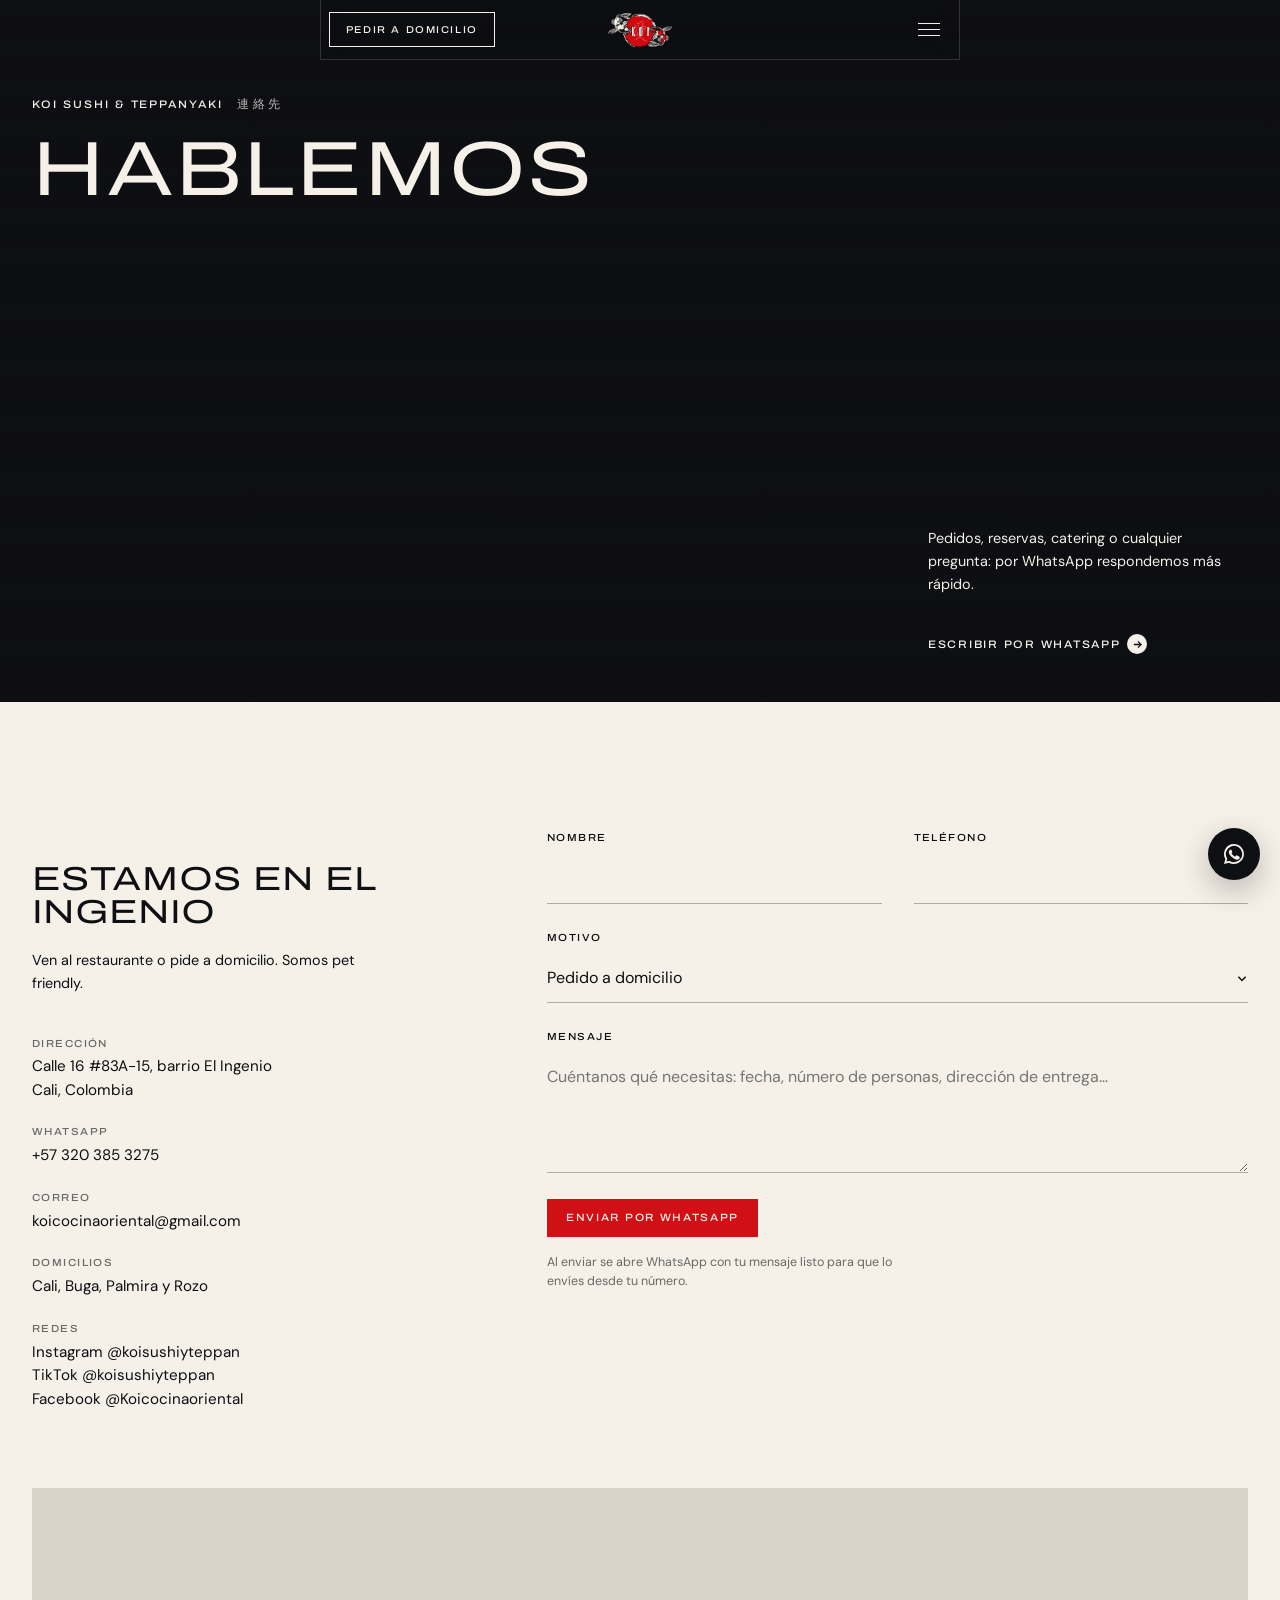
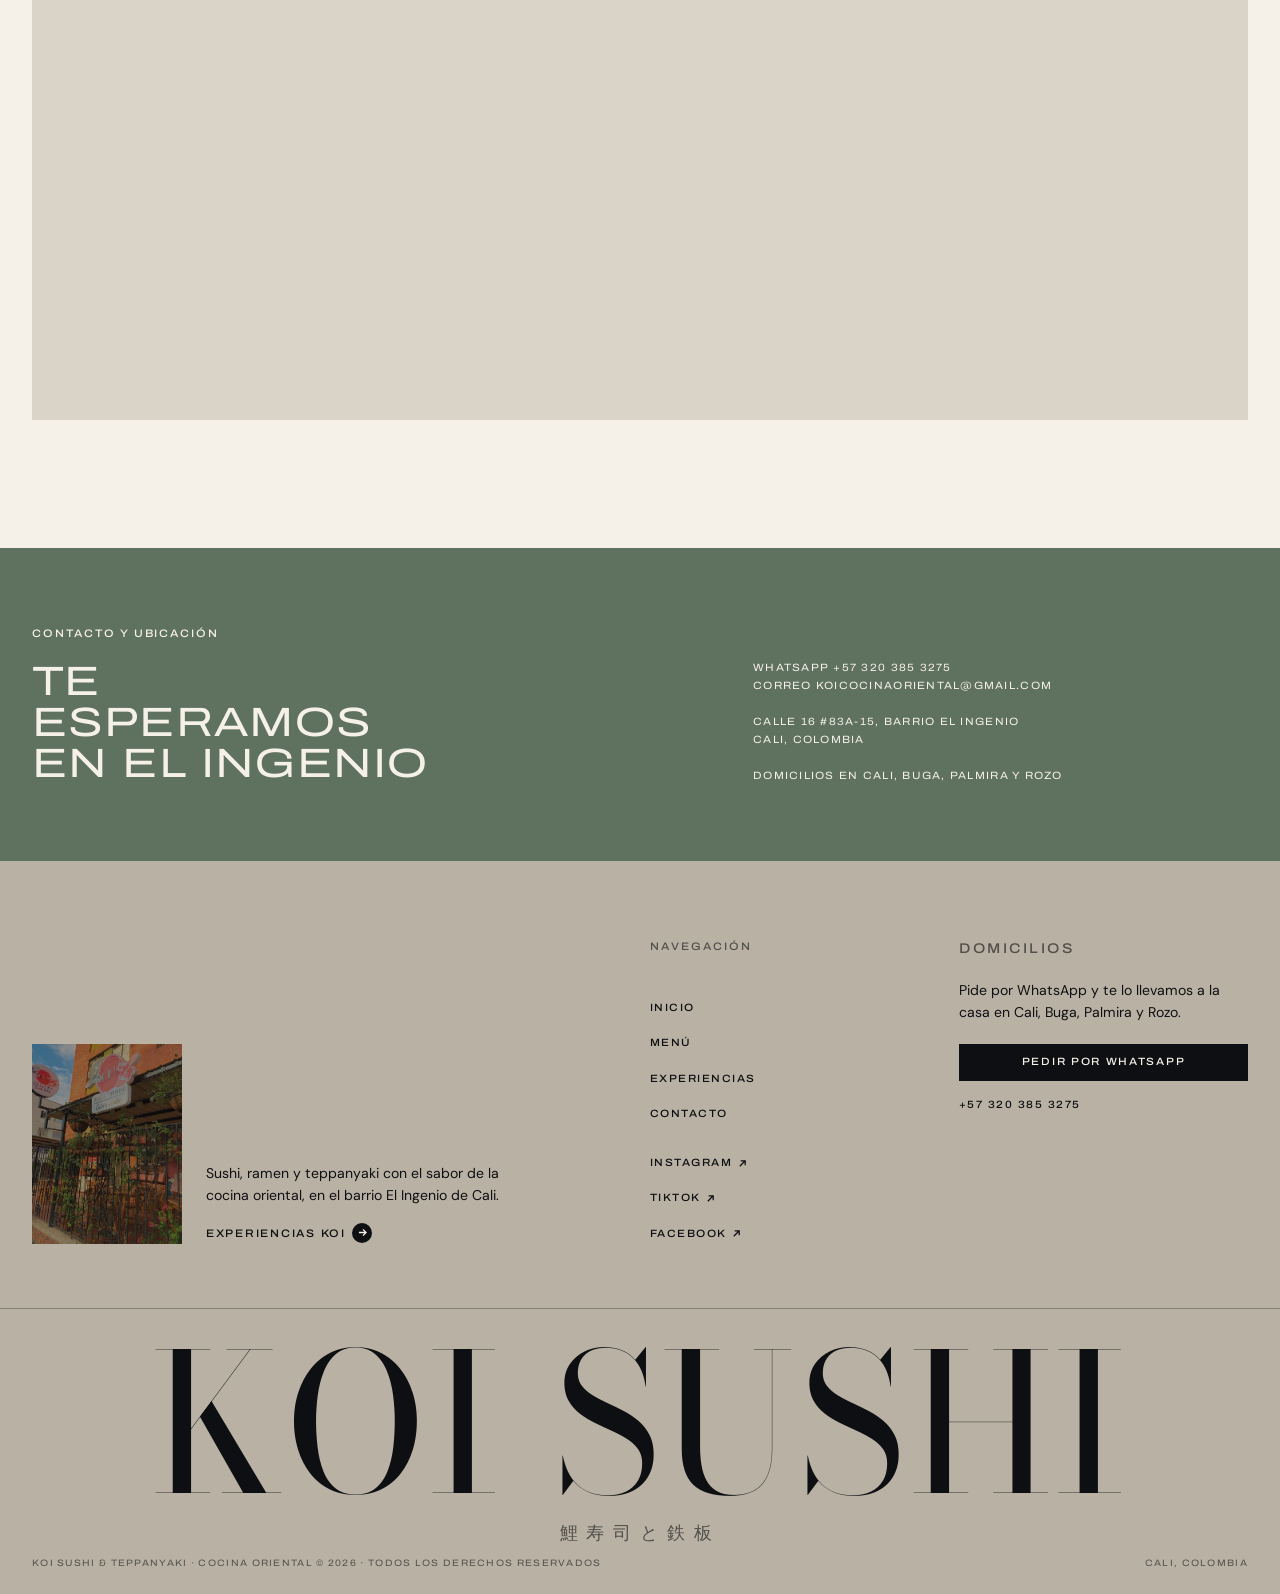
==== commit 35443aac: "Optimizar rendimiento: imágenes WebP, precarga LCP, fuentes no bloqueantes y content-visibility" ====
--- a/contacto.html
+++ b/contacto.html
@@ -10,7 +10,11 @@
   <link rel="apple-touch-icon" href="img/favicon.png">
   <link rel="preconnect" href="https://fonts.googleapis.com">
   <link rel="preconnect" href="https://fonts.gstatic.com" crossorigin>
-  <link href="https://fonts.googleapis.com/css2?family=Archivo:wdth,wght@110,400;110,500;125,400;125,500&family=Bodoni+Moda:wght@400&family=DM+Sans:wght@300;400;500&display=swap" rel="stylesheet">
+  <link rel="preload" as="image" href="img/fachada-m.webp" type="image/webp" media="(max-width: 767px)">
+  <link rel="preload" as="image" href="img/fachada.webp" type="image/webp" media="(min-width: 768px)">
+  <link rel="preload" as="style" href="https://fonts.googleapis.com/css2?family=Archivo:wdth,wght@110,400;110,500;125,400;125,500&family=Bodoni+Moda:wght@400&family=DM+Sans:wght@300;400;500&display=swap">
+  <link rel="stylesheet" href="https://fonts.googleapis.com/css2?family=Archivo:wdth,wght@110,400;110,500;125,400;125,500&family=Bodoni+Moda:wght@400&family=DM+Sans:wght@300;400;500&display=swap" media="print" onload="this.media='all'">
+  <noscript><link rel="stylesheet" href="https://fonts.googleapis.com/css2?family=Archivo:wdth,wght@110,400;110,500;125,400;125,500&family=Bodoni+Moda:wght@400&family=DM+Sans:wght@300;400;500&display=swap"></noscript>
   <link rel="stylesheet" href="css/style.css">
   <meta property="og:title" content="Contacto · Koi Sushi &amp; Teppanyaki, Cali">
   <meta property="og:description" content="Escríbenos por WhatsApp al +57 320 385 3275 o visítanos en la Calle 16 #83A-15, barrio El Ingenio, Cali. Domicilios en Cali, Buga, Palmira y Rozo.">
@@ -44,8 +48,10 @@
       </div>
       <div class="nav__media">
         <picture>
+          <source type="image/webp" media="(max-width: 767px)" srcset="img/barco-sushi-m.webp">
+          <source type="image/webp" srcset="img/barco-sushi.webp">
           <source media="(max-width: 767px)" srcset="img/barco-sushi-m.jpg">
-          <img src="img/barco-sushi.jpg" alt="Barco de sushi de Koi">
+          <img src="img/barco-sushi.jpg" alt="Barco de sushi de Koi" loading="lazy" decoding="async">
         </picture>
         <div class="cap"><span class="label">Sushi · Ramen · Teppanyaki</span><img src="img/logo-blanco.png" alt=""><span class="label">El Ingenio · Cali</span></div>
       </div>
@@ -56,8 +62,10 @@
     <section class="hero hero--short">
       <div class="hero__media">
         <picture>
+          <source type="image/webp" media="(max-width: 767px)" srcset="img/fachada-m.webp">
+          <source type="image/webp" srcset="img/fachada.webp">
           <source media="(max-width: 767px)" srcset="img/fachada-m.jpg">
-          <img src="img/fachada.jpg" alt="Fachada del restaurante Koi" fetchpriority="high">
+          <img src="img/fachada.jpg" alt="Fachada del restaurante Koi" fetchpriority="high" decoding="async">
         </picture>
       </div>
       <p class="label hero__label reveal">Koi Sushi &amp; Teppanyaki <span class="jp">連絡先</span></p>
@@ -126,7 +134,10 @@
   <footer class="footer">
     <div class="footer__top">
       <div class="footer__brand reveal">
-        <img src="img/fachada-m.jpg" alt="Fachada del restaurante Koi en el barrio El Ingenio" loading="lazy">
+        <picture>
+          <source type="image/webp" srcset="img/fachada-m.webp">
+          <img src="img/fachada-m.jpg" alt="Fachada del restaurante Koi en el barrio El Ingenio" loading="lazy" decoding="async" width="150" height="200">
+        </picture>
         <div>
           <p>Sushi, ramen y teppanyaki con el sabor de la cocina oriental, en el barrio El Ingenio de Cali.</p>
           <a class="arrow-link on-light" href="experiencias.html">Experiencias Koi <span class="ic"><svg viewBox="0 0 10 10" fill="none" stroke-width="1.4"><path d="M1 5h8M5.5 1.5 9 5l-3.5 3.5"/></svg></span></a>
@@ -160,6 +171,6 @@
     </div>
   </footer>
   <a class="wa-float" href="https://wa.me/573203853275?text=Hola,%20Koi.%20Quiero%20hacer%20un%20pedido%2C%20%C2%BFme%20comparten%20el%20men%C3%BA%3F" target="_blank" rel="noopener" aria-label="Escríbenos por WhatsApp"><svg viewBox="0 0 24 24" fill="currentColor"><path d="M12 2a10 10 0 0 0-8.6 15.1L2 22l5-1.3A10 10 0 1 0 12 2zm0 18.2a8.2 8.2 0 0 1-4.2-1.2l-.3-.2-3 .8.8-2.9-.2-.3A8.2 8.2 0 1 1 12 20.2zm4.5-6.1c-.2-.1-1.5-.7-1.7-.8s-.4-.1-.6.1-.6.8-.8 1-.3.2-.5.1a6.7 6.7 0 0 1-3.3-2.9c-.3-.4.2-.4.7-1.3.1-.2 0-.3 0-.4l-.8-1.8c-.2-.5-.4-.4-.6-.4h-.5a1 1 0 0 0-.7.3 3 3 0 0 0-.9 2.2 5.2 5.2 0 0 0 1.1 2.8 12 12 0 0 0 4.6 4c1.7.7 2.4.8 3.2.7a2.8 2.8 0 0 0 1.8-1.3 2.2 2.2 0 0 0 .2-1.3c-.1-.1-.3-.2-.5-.3z"/></svg></a>
-  <script src="js/main.js"></script>
+  <script src="js/main.js" defer></script>
 </body>
 </html>
--- a/css/style.css
+++ b/css/style.css
@@ -33,6 +33,7 @@
 
 *, *::before, *::after { box-sizing: border-box; }
 html { scroll-behavior: smooth; -webkit-text-size-adjust: 100%; }
+a, button, input, select, textarea { touch-action: manipulation; }
 body {
   margin: 0;
   background: var(--cream);
@@ -431,7 +432,12 @@
 .menu-page__intro { display: grid; grid-template-columns: repeat(12, 1fr); gap: 20px; margin-bottom: clamp(40px, 6vw, 80px); }
 .menu-page__intro h2 { grid-column: 1 / span 7; font-size: clamp(1.4rem, 2.4vw, 2.2rem); line-height: 1.15; }
 .menu-page__intro .lede { grid-column: 9 / span 4; align-self: end; font-size: .9rem; }
-.menu-cat { scroll-margin-top: calc(var(--header-h) + 64px); padding-top: clamp(28px, 4vw, 48px); }
+.menu-cat {
+  scroll-margin-top: calc(var(--header-h) + 64px);
+  padding-top: clamp(28px, 4vw, 48px);
+  content-visibility: auto;
+  contain-intrinsic-size: auto 500px;
+}
 .menu-cat + .menu-cat { margin-top: clamp(32px, 5vw, 64px); }
 .menu-cat__head { display: grid; grid-template-columns: 1fr auto; align-items: end; gap: 12px 24px; border-bottom: 1px solid var(--ink); padding-bottom: 14px; margin-bottom: 8px; }
 .menu-cat__title { font-size: clamp(1.5rem, 3vw, 2.6rem); }
